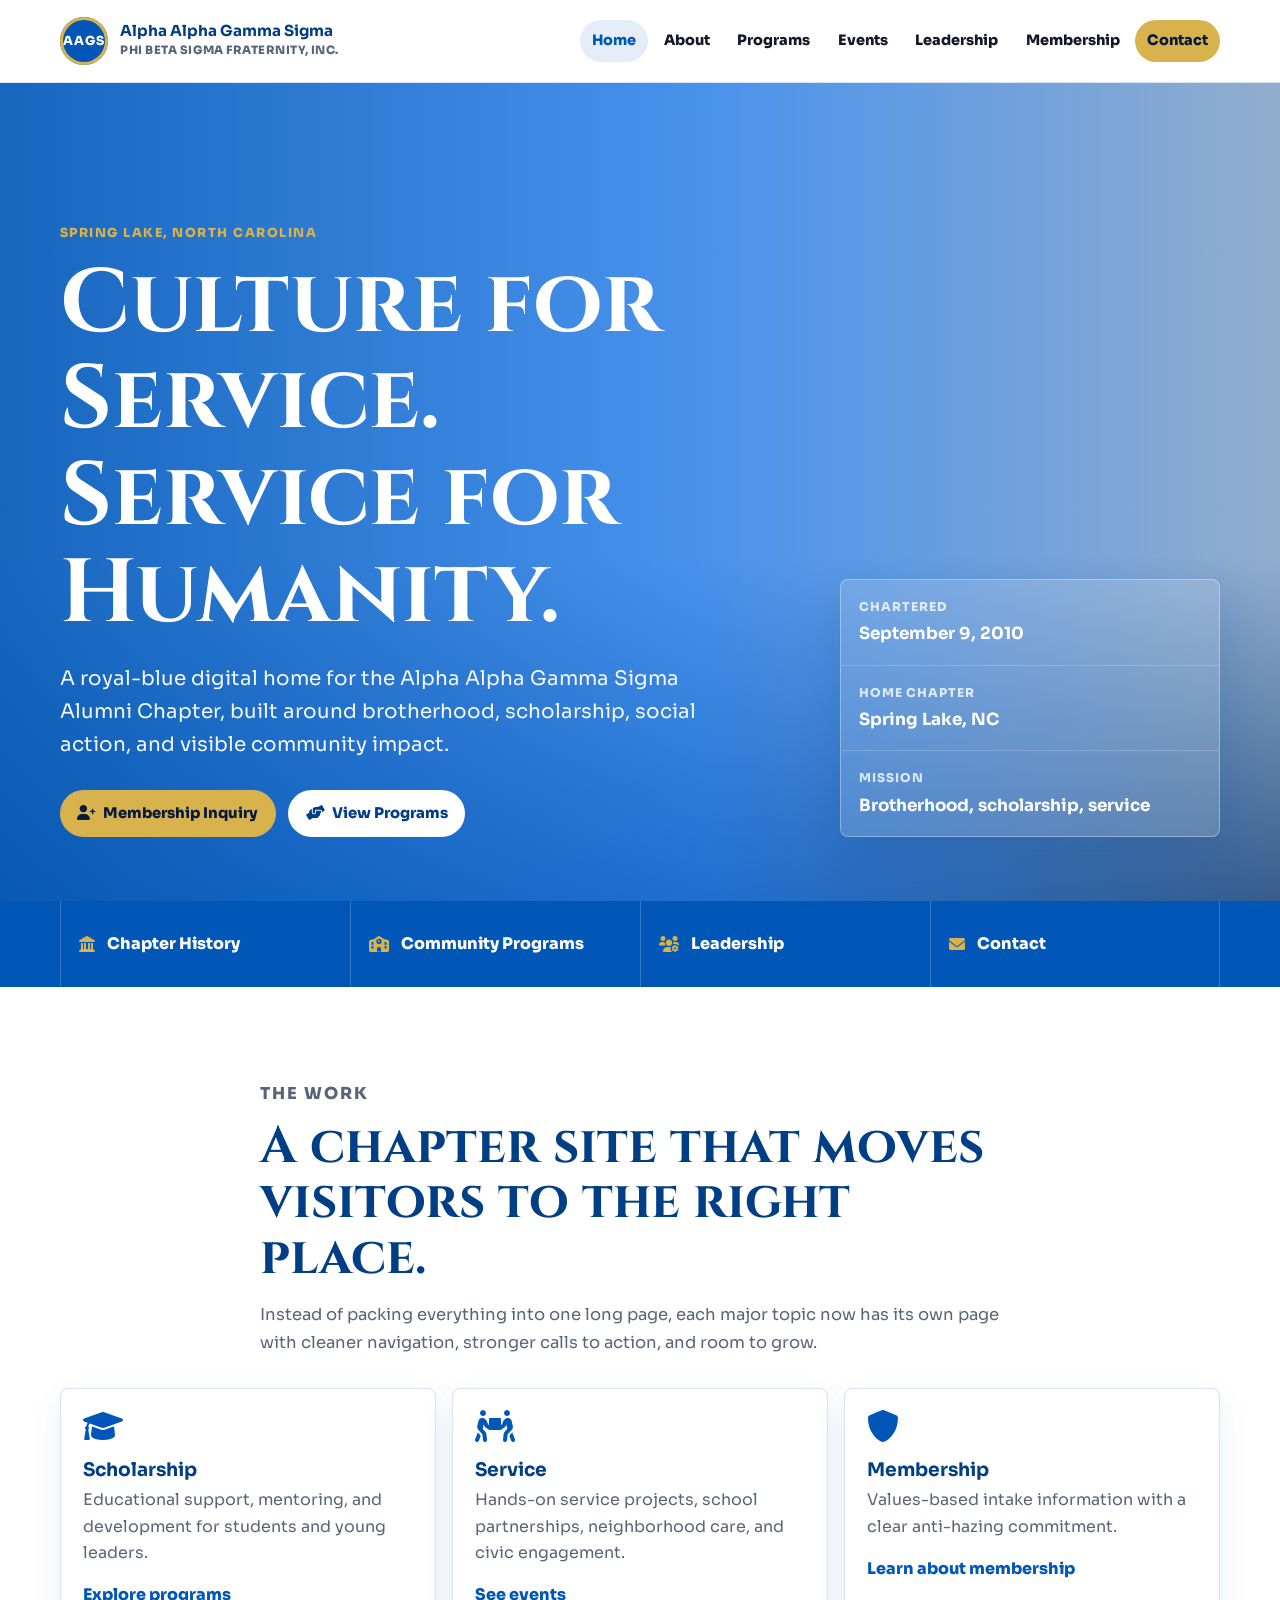
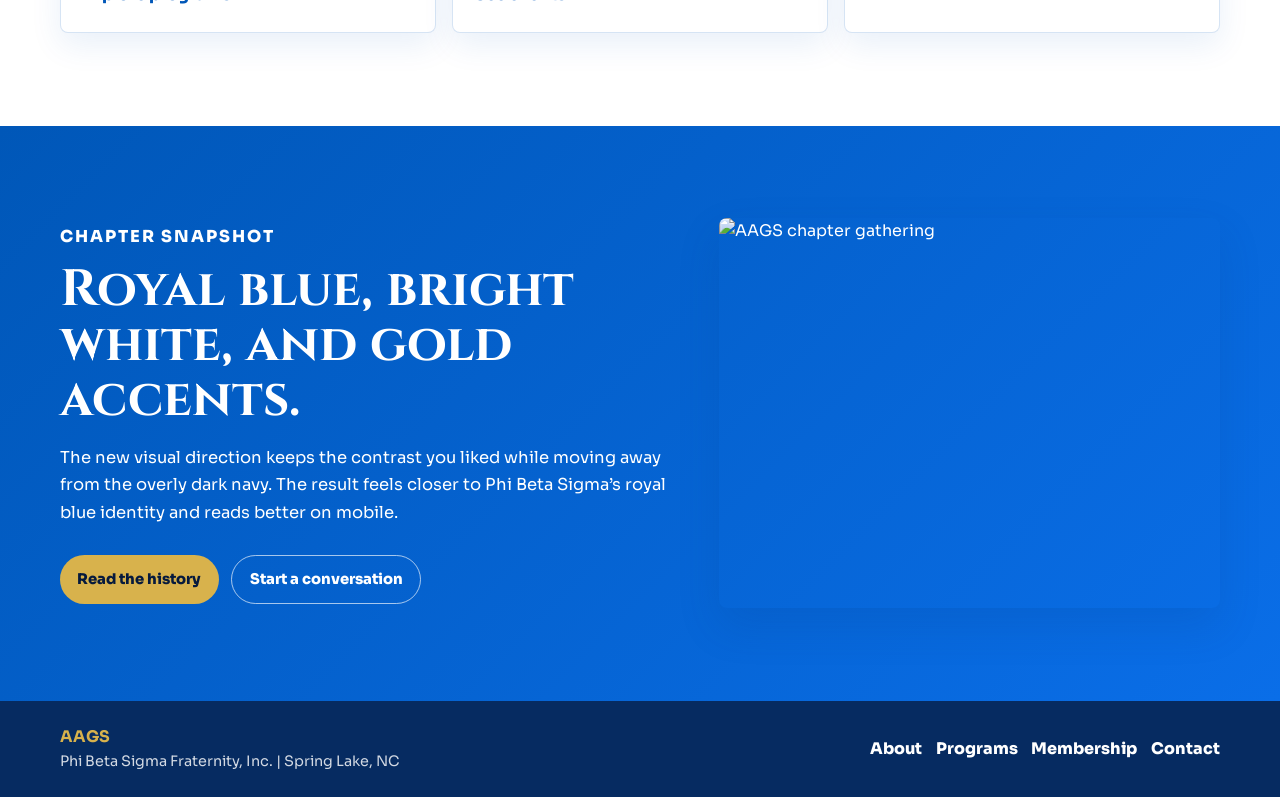
==== index.html @ 1fbbe9ef "fixed source link" ====
<!DOCTYPE html>
<html lang="en">
<head>
    <meta charset="UTF-8">
    <meta name="viewport" content="width=device-width, initial-scale=1.0">
    <title>AAGS | Phi Beta Sigma Fraternity, Inc.</title>
    <meta name="description" content="Alpha Alpha Gamma Sigma Chapter of Phi Beta Sigma Fraternity, Inc. in Spring Lake, North Carolina.">
    <link rel="preconnect" href="https://fonts.googleapis.com">
    <link rel="preconnect" href="https://fonts.gstatic.com" crossorigin>
    <link rel="preconnect" href="https://img1.wsimg.com">
    <link href="https://fonts.googleapis.com/css2?family=Cinzel:wght@600;700;800&family=Sora:wght@400;500;600;700;800&display=swap" rel="stylesheet">
    <link rel="stylesheet" href="ai_studio_code.css">
    <link rel="stylesheet" href="https://cdnjs.cloudflare.com/ajax/libs/font-awesome/6.0.0/css/all.min.css">
</head>
<body>
    <a class="skip-link" href="#main">Skip to content</a>
    <header class="site-header">
        <nav class="container nav" aria-label="Primary navigation">
            <a href="ai_studio_code.html" class="logo" aria-label="AAGS home"><span class="logo-seal">AAGS</span><span><strong>Alpha Alpha Gamma Sigma</strong><small>Phi Beta Sigma Fraternity, Inc.</small></span></a>
            <button class="hamburger" id="hamburger" type="button" aria-label="Toggle navigation" aria-expanded="false" aria-controls="nav-links"><span></span><span></span><span></span></button>
            <ul class="nav-links" id="nav-links">
                <li><a class="is-active" href="ai_studio_code.html">Home</a></li>
                <li><a href="about.html">About</a></li>
                <li><a href="programs.html">Programs</a></li>
                <li><a href="events.html">Events</a></li>
                <li><a href="leadership.html">Leadership</a></li>
                <li><a href="membership.html">Membership</a></li>
                <li><a class="nav-cta" href="contact.html">Contact</a></li>
            </ul>
        </nav>
    </header>
    <main id="main">
        <section class="hero" aria-labelledby="hero-title">
            <div class="hero-media" aria-hidden="true"></div>
            <div class="hero-scrim" aria-hidden="true"></div>
            <div class="container hero-grid">
                <div class="hero-copy">
                    <p class="eyebrow">Spring Lake, North Carolina</p>
                    <h1 id="hero-title">Culture for Service. Service for Humanity.</h1>
                    <p class="hero-subtext">A royal-blue digital home for the Alpha Alpha Gamma Sigma Alumni Chapter, built around brotherhood, scholarship, social action, and visible community impact.</p>
                    <div class="button-row">
                        <a class="btn btn-gold" href="membership.html"><i class="fas fa-user-plus" aria-hidden="true"></i> Membership Inquiry</a>
                        <a class="btn btn-white" href="programs.html"><i class="fas fa-hands-helping" aria-hidden="true"></i> View Programs</a>
                    </div>
                </div>
                <aside class="hero-panel" aria-label="Chapter highlights">
                    <div><span>Chartered</span><strong>September 9, 2010</strong></div>
                    <div><span>Home Chapter</span><strong>Spring Lake, NC</strong></div>
                    <div><span>Mission</span><strong>Brotherhood, scholarship, service</strong></div>
                </aside>
            </div>
        </section>
        <section class="quick-band" aria-label="Main pages">
            <div class="container quick-actions">
                <a href="about.html"><i class="fas fa-landmark" aria-hidden="true"></i><span>Chapter History</span></a>
                <a href="programs.html"><i class="fas fa-school" aria-hidden="true"></i><span>Community Programs</span></a>
                <a href="leadership.html"><i class="fas fa-users-cog" aria-hidden="true"></i><span>Leadership</span></a>
                <a href="contact.html"><i class="fas fa-envelope" aria-hidden="true"></i><span>Contact</span></a>
            </div>
        </section>
        <section class="section">
            <div class="container section-heading">
                <p class="section-kicker">The Work</p>
                <h2>A chapter site that moves visitors to the right place.</h2>
                <p>Instead of packing everything into one long page, each major topic now has its own page with cleaner navigation, stronger calls to action, and room to grow.</p>
            </div>
            <div class="container card-grid three">
                <article class="feature-card"><i class="fas fa-graduation-cap" aria-hidden="true"></i><h3>Scholarship</h3><p>Educational support, mentoring, and development for students and young leaders.</p><a href="programs.html">Explore programs</a></article>
                <article class="feature-card"><i class="fas fa-people-carry" aria-hidden="true"></i><h3>Service</h3><p>Hands-on service projects, school partnerships, neighborhood care, and civic engagement.</p><a href="events.html">See events</a></article>
                <article class="feature-card"><i class="fas fa-shield-alt" aria-hidden="true"></i><h3>Membership</h3><p>Values-based intake information with a clear anti-hazing commitment.</p><a href="membership.html">Learn about membership</a></article>
            </div>
        </section>
        <section class="section blue-section">
            <div class="container split">
                <div>
                    <p class="section-kicker">Chapter Snapshot</p>
                    <h2>Royal blue, bright white, and gold accents.</h2>
                    <p>The new visual direction keeps the contrast you liked while moving away from the overly dark navy. The result feels closer to Phi Beta Sigma’s royal blue identity and reads better on mobile.</p>
                    <div class="button-row">
                        <a class="btn btn-gold" href="about.html">Read the history</a>
                        <a class="btn btn-outline" href="contact.html">Start a conversation</a>
                    </div>
                </div>
                <img class="rounded-photo" src="https://img1.wsimg.com/isteam/ip/1ad2a14c-80db-496e-b496-dcbae86181c4/IMG_3561.jpeg/:/rs=w:1023,h:767" alt="AAGS chapter gathering" loading="lazy">
            </div>
        </section>
    </main>
    <footer class="site-footer">
        <div class="container footer-grid">
            <div><strong>AAGS</strong><span>Phi Beta Sigma Fraternity, Inc. | Spring Lake, NC</span></div>
            <div class="footer-links"><a href="about.html">About</a><a href="programs.html">Programs</a><a href="membership.html">Membership</a><a href="contact.html">Contact</a></div>
        </div>
    </footer>
    <script src="site.js"></script>
</body>
</html>
---- ai_studio_code.css ----
:root {
    --sigma-royal: #0057b8;
    --sigma-royal-bright: #0a6ee8;
    --sigma-royal-deep: #003e86;
    --sigma-gold: #d8b24c;
    --sigma-gold-light: #fff4ce;
    --ink: #121827;
    --muted: #586477;
    --line: rgba(0, 87, 184, 0.16);
    --surface: #ffffff;
    --soft: #f3f8ff;
    --shadow: 0 18px 42px rgba(0, 62, 134, 0.16);
    --radius: 8px;
}

* {
    box-sizing: border-box;
}

html {
    scroll-behavior: smooth;
}

body {
    margin: 0;
    color: var(--ink);
    background: #ffffff;
    font-family: "Sora", Arial, sans-serif;
    line-height: 1.65;
}

img {
    display: block;
    max-width: 100%;
}

a {
    color: inherit;
}

.container {
    width: min(1160px, calc(100% - 40px));
    margin: 0 auto;
}

.skip-link {
    position: fixed;
    top: 12px;
    left: 12px;
    z-index: 2000;
    transform: translateY(-160%);
    background: var(--sigma-gold);
    color: #061a3d;
    padding: 0.65rem 0.9rem;
    border-radius: var(--radius);
    font-weight: 900;
}

.skip-link:focus {
    transform: translateY(0);
}

.site-header {
    position: sticky;
    top: 0;
    z-index: 1000;
    background: rgba(255, 255, 255, 0.95);
    border-bottom: 1px solid var(--line);
    backdrop-filter: blur(14px);
}

.nav {
    min-height: 82px;
    display: flex;
    align-items: center;
    justify-content: space-between;
    gap: 1rem;
}

.logo {
    display: inline-flex;
    align-items: center;
    gap: 0.78rem;
    min-width: 0;
    color: var(--sigma-royal-deep);
    text-decoration: none;
}

.logo-seal {
    display: inline-grid;
    width: 48px;
    height: 48px;
    place-items: center;
    flex: 0 0 auto;
    border-radius: 50%;
    background: var(--sigma-royal);
    color: #ffffff;
    box-shadow: inset 0 0 0 3px var(--sigma-gold);
    font-size: 0.78rem;
    font-weight: 900;
    letter-spacing: 0.08em;
}

.logo strong,
.logo small {
    display: block;
}

.logo strong {
    font-size: 0.95rem;
    line-height: 1.2;
}

.logo small {
    color: var(--muted);
    font-size: 0.72rem;
    font-weight: 800;
    letter-spacing: 0.04em;
    text-transform: uppercase;
}

.nav-links {
    display: flex;
    align-items: center;
    gap: 0.24rem;
    margin: 0;
    padding: 0;
    list-style: none;
}

.nav-links a {
    display: inline-flex;
    align-items: center;
    min-height: 42px;
    padding: 0.55rem 0.74rem;
    border-radius: 999px;
    color: var(--ink);
    font-size: 0.9rem;
    font-weight: 800;
    text-decoration: none;
}

.nav-links a:hover,
.nav-links a.is-active {
    background: rgba(0, 87, 184, 0.1);
    color: var(--sigma-royal);
}

.nav-links .nav-cta {
    background: var(--sigma-gold);
    color: #061a3d;
}

.hamburger {
    display: none;
    width: 44px;
    height: 44px;
    border: 1px solid var(--line);
    border-radius: var(--radius);
    background: #ffffff;
    cursor: pointer;
}

.hamburger span {
    display: block;
    width: 22px;
    height: 2px;
    margin: 5px auto;
    border-radius: 99px;
    background: var(--sigma-royal-deep);
}

.hero {
    position: relative;
    min-height: calc(100vh - 82px);
    display: grid;
    align-items: end;
    overflow: hidden;
    color: #ffffff;
}

.hero-media,
.hero-scrim {
    position: absolute;
    inset: 0;
}

.hero-media {
    background: url("https://img1.wsimg.com/isteam/ip/1ad2a14c-80db-496e-b496-dcbae86181c4/4834248055207038295.jpeg/:/cr=t:0%25,l:0%25,w:100%25,h:100%25/rs=w:1600,h:960") center 35% / cover no-repeat;
}

.hero-scrim {
    background:
        linear-gradient(90deg, rgba(0, 87, 184, 0.9), rgba(10, 110, 232, 0.72) 55%, rgba(0, 62, 134, 0.38)),
        linear-gradient(0deg, rgba(0, 38, 86, 0.66), rgba(0, 87, 184, 0.08) 42%);
}

.hero-grid {
    position: relative;
    z-index: 1;
    display: grid;
    grid-template-columns: minmax(0, 1fr) 380px;
    gap: 2rem;
    align-items: end;
    padding: 7rem 0 4rem;
}

.eyebrow,
.section-kicker {
    margin: 0 0 0.75rem;
    color: var(--sigma-gold);
    font-size: 0.78rem;
    font-weight: 900;
    letter-spacing: 0.12em;
    text-transform: uppercase;
}

.hero h1,
.page-hero h1,
h2 {
    margin: 0;
    font-family: "Cinzel", Georgia, serif;
    line-height: 1.08;
}

.hero h1 {
    max-width: 780px;
    font-size: clamp(2.55rem, 7vw, 5.8rem);
}

.hero-subtext,
.page-hero p,
.section-heading p,
.split p {
    color: var(--muted);
    font-size: 1.03rem;
}

.hero-subtext {
    max-width: 670px;
    margin: 1.2rem 0 0;
    color: rgba(255, 255, 255, 0.95);
    font-size: clamp(1rem, 1.8vw, 1.25rem);
}

.button-row {
    display: flex;
    flex-wrap: wrap;
    gap: 0.8rem;
    margin-top: 1.8rem;
}

.btn {
    display: inline-flex;
    align-items: center;
    justify-content: center;
    gap: 0.5rem;
    min-height: 46px;
    border: 0;
    border-radius: 999px;
    padding: 0.72rem 1.08rem;
    cursor: pointer;
    font: inherit;
    font-size: 0.92rem;
    font-weight: 900;
    text-decoration: none;
    transition: transform 180ms ease, box-shadow 180ms ease, background 180ms ease;
}

.btn:hover {
    transform: translateY(-2px);
    box-shadow: 0 12px 24px rgba(0, 62, 134, 0.18);
}

.btn-gold {
    background: var(--sigma-gold);
    color: #061a3d;
}

.btn-white {
    background: #ffffff;
    color: var(--sigma-royal-deep);
}

.btn-outline {
    border: 1px solid rgba(255, 255, 255, 0.65);
    color: #ffffff;
}

.hero-panel {
    border: 1px solid rgba(255, 255, 255, 0.32);
    border-radius: var(--radius);
    background: rgba(255, 255, 255, 0.16);
    box-shadow: var(--shadow);
    backdrop-filter: blur(10px);
}

.hero-panel div {
    padding: 1.05rem 1.15rem;
}

.hero-panel div + div {
    border-top: 1px solid rgba(255, 255, 255, 0.2);
}

.hero-panel span,
.hero-panel strong {
    display: block;
}

.hero-panel span {
    color: rgba(255, 255, 255, 0.78);
    font-size: 0.76rem;
    font-weight: 900;
    letter-spacing: 0.08em;
    text-transform: uppercase;
}

.hero-panel strong {
    margin-top: 0.2rem;
    color: #ffffff;
    font-size: 1.05rem;
}

.quick-band {
    background: var(--sigma-royal);
}

.quick-actions {
    display: grid;
    grid-template-columns: repeat(4, minmax(0, 1fr));
}

.quick-actions a {
    display: flex;
    align-items: center;
    gap: 0.7rem;
    min-height: 86px;
    padding: 1rem 1.15rem;
    border-left: 1px solid rgba(255, 255, 255, 0.2);
    color: #ffffff;
    font-weight: 900;
    text-decoration: none;
}

.quick-actions a:last-child {
    border-right: 1px solid rgba(255, 255, 255, 0.2);
}

.quick-actions a:hover {
    background: rgba(255, 255, 255, 0.1);
}

.quick-actions i {
    color: var(--sigma-gold);
}

.section {
    padding: 5.8rem 0;
}

.section-heading {
    max-width: 760px;
    margin-bottom: 2rem;
}

h2 {
    color: var(--sigma-royal-deep);
    font-size: clamp(2rem, 4vw, 3.35rem);
}

.card-grid {
    display: grid;
    gap: 1rem;
}

.card-grid.three {
    grid-template-columns: repeat(3, minmax(0, 1fr));
}

.feature-card,
.info-panel,
.leader-grid article {
    border: 1px solid var(--line);
    border-radius: var(--radius);
    background: var(--surface);
    box-shadow: 0 12px 32px rgba(0, 87, 184, 0.09);
}

.feature-card {
    min-height: 245px;
    padding: 1.35rem;
}

.feature-card.tall {
    min-height: 300px;
}

.feature-card i {
    margin-bottom: 1rem;
    color: var(--sigma-royal);
    font-size: 2rem;
}

.feature-card h3,
.info-panel h3,
.leader-grid h3,
.event-list h3 {
    margin: 0 0 0.35rem;
    color: var(--sigma-royal-deep);
    line-height: 1.25;
}

.feature-card p,
.info-panel p,
.leader-grid p,
.event-list p {
    margin: 0;
    color: var(--muted);
}

.feature-card a,
.leader-grid a {
    display: inline-block;
    margin-top: 1rem;
    color: var(--sigma-royal);
    font-weight: 900;
    text-decoration: none;
}

.blue-section {
    background: linear-gradient(135deg, var(--sigma-royal), var(--sigma-royal-bright));
    color: #ffffff;
}

.blue-section h2,
.blue-section p {
    color: #ffffff;
}

.split {
    display: grid;
    grid-template-columns: minmax(0, 1fr) minmax(320px, 0.82fr);
    gap: 3rem;
    align-items: center;
}

.rounded-photo {
    width: 100%;
    min-height: 390px;
    object-fit: cover;
    border-radius: var(--radius);
    box-shadow: var(--shadow);
}

.page-hero {
    padding: 7rem 0 5.2rem;
    background:
        linear-gradient(135deg, rgba(0, 87, 184, 0.94), rgba(10, 110, 232, 0.82)),
        var(--sigma-royal);
    color: #ffffff;
}

.page-hero h1 {
    max-width: 880px;
    font-size: clamp(2.4rem, 6vw, 5rem);
}

.page-hero p {
    max-width: 720px;
    color: rgba(255, 255, 255, 0.94);
    font-size: clamp(1rem, 1.8vw, 1.22rem);
}

.about-hero,
.event-hero,
.member-hero,
.contact-hero {
    background-size: cover;
    background-position: center;
}

.about-hero {
    background-image: linear-gradient(135deg, rgba(0, 87, 184, 0.92), rgba(10, 110, 232, 0.74)), url("https://img1.wsimg.com/isteam/ip/1ad2a14c-80db-496e-b496-dcbae86181c4/4834248055207038295.jpeg/:/cr=t:0%25,l:0%25,w:100%25,h:100%25/rs=w:1400,h:800");
}

.event-hero {
    background-image: linear-gradient(135deg, rgba(0, 87, 184, 0.92), rgba(10, 110, 232, 0.72)), url("https://img1.wsimg.com/isteam/ip/1ad2a14c-80db-496e-b496-dcbae86181c4/IMG_3606.jpeg/:/rs=w:1400,h:900");
}

.member-hero,
.contact-hero,
.blue-page {
    background-image: linear-gradient(135deg, var(--sigma-royal), var(--sigma-royal-bright));
}

.soft-section {
    background: var(--soft);
    border-top: 1px solid var(--line);
    border-bottom: 1px solid var(--line);
}

.info-panel {
    padding: 1.45rem;
}

.info-panel.royal {
    background: var(--sigma-royal);
    color: #ffffff;
}

.info-panel.royal h3,
.info-panel.royal p {
    color: #ffffff;
}

.info-panel.royal > i {
    margin-bottom: 0.8rem;
    color: var(--sigma-gold);
    font-size: 2rem;
}

.info-panel .btn {
    margin-top: 1rem;
}

.check-list {
    display: grid;
    gap: 0.65rem;
    margin: 1rem 0 0;
    padding: 0;
    list-style: none;
}

.check-list.large {
    gap: 0.85rem;
}

.check-list li {
    position: relative;
    padding-left: 1.85rem;
    color: var(--ink);
    font-weight: 700;
}

.check-list li::before {
    position: absolute;
    left: 0;
    content: "\f00c";
    color: var(--sigma-royal);
    font-family: "Font Awesome 6 Free";
    font-weight: 900;
}

.pillar-row {
    display: flex;
    flex-wrap: wrap;
    gap: 0.75rem;
}

.pillar-row span {
    border: 1px solid rgba(255, 255, 255, 0.35);
    border-radius: 999px;
    background: rgba(255, 255, 255, 0.14);
    color: #ffffff;
    padding: 0.62rem 0.9rem;
    font-weight: 900;
}

.event-list {
    display: grid;
    gap: 1rem;
}

.event-list article {
    padding: 1.15rem;
    border-left: 5px solid var(--sigma-gold);
    border-radius: 0 var(--radius) var(--radius) 0;
    background: var(--soft);
}

.event-list span {
    display: inline-block;
    margin-bottom: 0.28rem;
    color: var(--sigma-royal);
    font-size: 0.74rem;
    font-weight: 900;
    letter-spacing: 0.1em;
    text-transform: uppercase;
}

.photo-stack {
    display: grid;
    grid-template-columns: 1fr 0.72fr;
    gap: 1rem;
    align-items: end;
}

.photo-stack img {
    width: 100%;
    min-height: 420px;
    object-fit: cover;
    border-radius: var(--radius);
    box-shadow: var(--shadow);
}

.photo-stack img:nth-child(2) {
    min-height: 320px;
}

.leader-grid {
    display: grid;
    grid-template-columns: repeat(4, minmax(0, 1fr));
    gap: 1rem;
}

.leader-grid article {
    min-height: 190px;
    padding: 1.2rem;
}

.leader-grid a {
    font-size: 0.85rem;
    overflow-wrap: anywhere;
}

.contact-links {
    display: grid;
    gap: 0.75rem;
    margin-top: 1.2rem;
}

.contact-links a {
    display: inline-flex;
    align-items: center;
    gap: 0.65rem;
    color: var(--sigma-royal);
    font-weight: 900;
    overflow-wrap: anywhere;
    text-decoration: none;
}

.contact-links i {
    color: var(--sigma-gold);
}

.contact-form {
    display: grid;
    gap: 0.9rem;
    padding: 1.25rem;
    border: 1px solid var(--line);
    border-radius: var(--radius);
    background: var(--soft);
}

.contact-form label {
    display: grid;
    gap: 0.35rem;
    color: var(--sigma-royal-deep);
    font-size: 0.86rem;
    font-weight: 900;
}

.contact-form input,
.contact-form textarea {
    width: 100%;
    border: 1px solid var(--line);
    border-radius: var(--radius);
    background: #ffffff;
    color: var(--ink);
    font: inherit;
    padding: 0.8rem 0.9rem;
}

.contact-form textarea {
    resize: vertical;
}

.site-footer {
    background: #062b61;
    color: #ffffff;
}

.footer-grid {
    min-height: 96px;
    display: flex;
    align-items: center;
    justify-content: space-between;
    gap: 1rem;
    padding: 1.2rem 0;
}

.footer-grid strong,
.footer-grid span {
    display: block;
}

.footer-grid strong {
    color: var(--sigma-gold);
}

.footer-grid span {
    color: rgba(255, 255, 255, 0.82);
    font-size: 0.9rem;
}

.footer-links {
    display: flex;
    flex-wrap: wrap;
    gap: 0.85rem;
}

.footer-links a {
    color: #ffffff;
    font-weight: 800;
    text-decoration: none;
}

@media (max-width: 1080px) {
    .hero-grid,
    .split {
        grid-template-columns: 1fr;
    }

    .hero-panel {
        max-width: 560px;
    }

    .card-grid.three,
    .leader-grid {
        grid-template-columns: repeat(2, minmax(0, 1fr));
    }

    .quick-actions {
        grid-template-columns: repeat(2, minmax(0, 1fr));
    }
}

@media (max-width: 840px) {
    .container {
        width: min(100% - 28px, 1160px);
    }

    .hamburger {
        display: block;
    }

    .nav-links {
        position: absolute;
        top: 82px;
        left: 0;
        right: 0;
        display: none;
        flex-direction: column;
        align-items: stretch;
        gap: 0;
        padding: 0.6rem 14px 1rem;
        background: #ffffff;
        border-bottom: 1px solid var(--line);
        box-shadow: 0 18px 32px rgba(0, 62, 134, 0.14);
    }

    .nav-links.active {
        display: flex;
    }

    .nav-links a {
        width: 100%;
        border-radius: var(--radius);
        padding: 0.78rem 0.9rem;
    }

    .hero {
        min-height: auto;
    }

    .hero-grid {
        padding: 5rem 0 3rem;
    }

    .photo-stack {
        grid-template-columns: 1fr;
    }

    .photo-stack img,
    .photo-stack img:nth-child(2),
    .rounded-photo {
        min-height: 280px;
    }
}

@media (max-width: 620px) {
    .logo strong {
        font-size: 0.82rem;
    }

    .logo small {
        display: none;
    }

    .quick-actions,
    .card-grid.three,
    .leader-grid {
        grid-template-columns: 1fr;
    }

    .quick-actions a {
        min-height: 64px;
        border-right: 1px solid rgba(255, 255, 255, 0.2);
    }

    .section,
    .page-hero {
        padding: 4.2rem 0;
    }

    .button-row .btn {
        width: 100%;
    }

    .footer-grid {
        align-items: flex-start;
        flex-direction: column;
    }
}
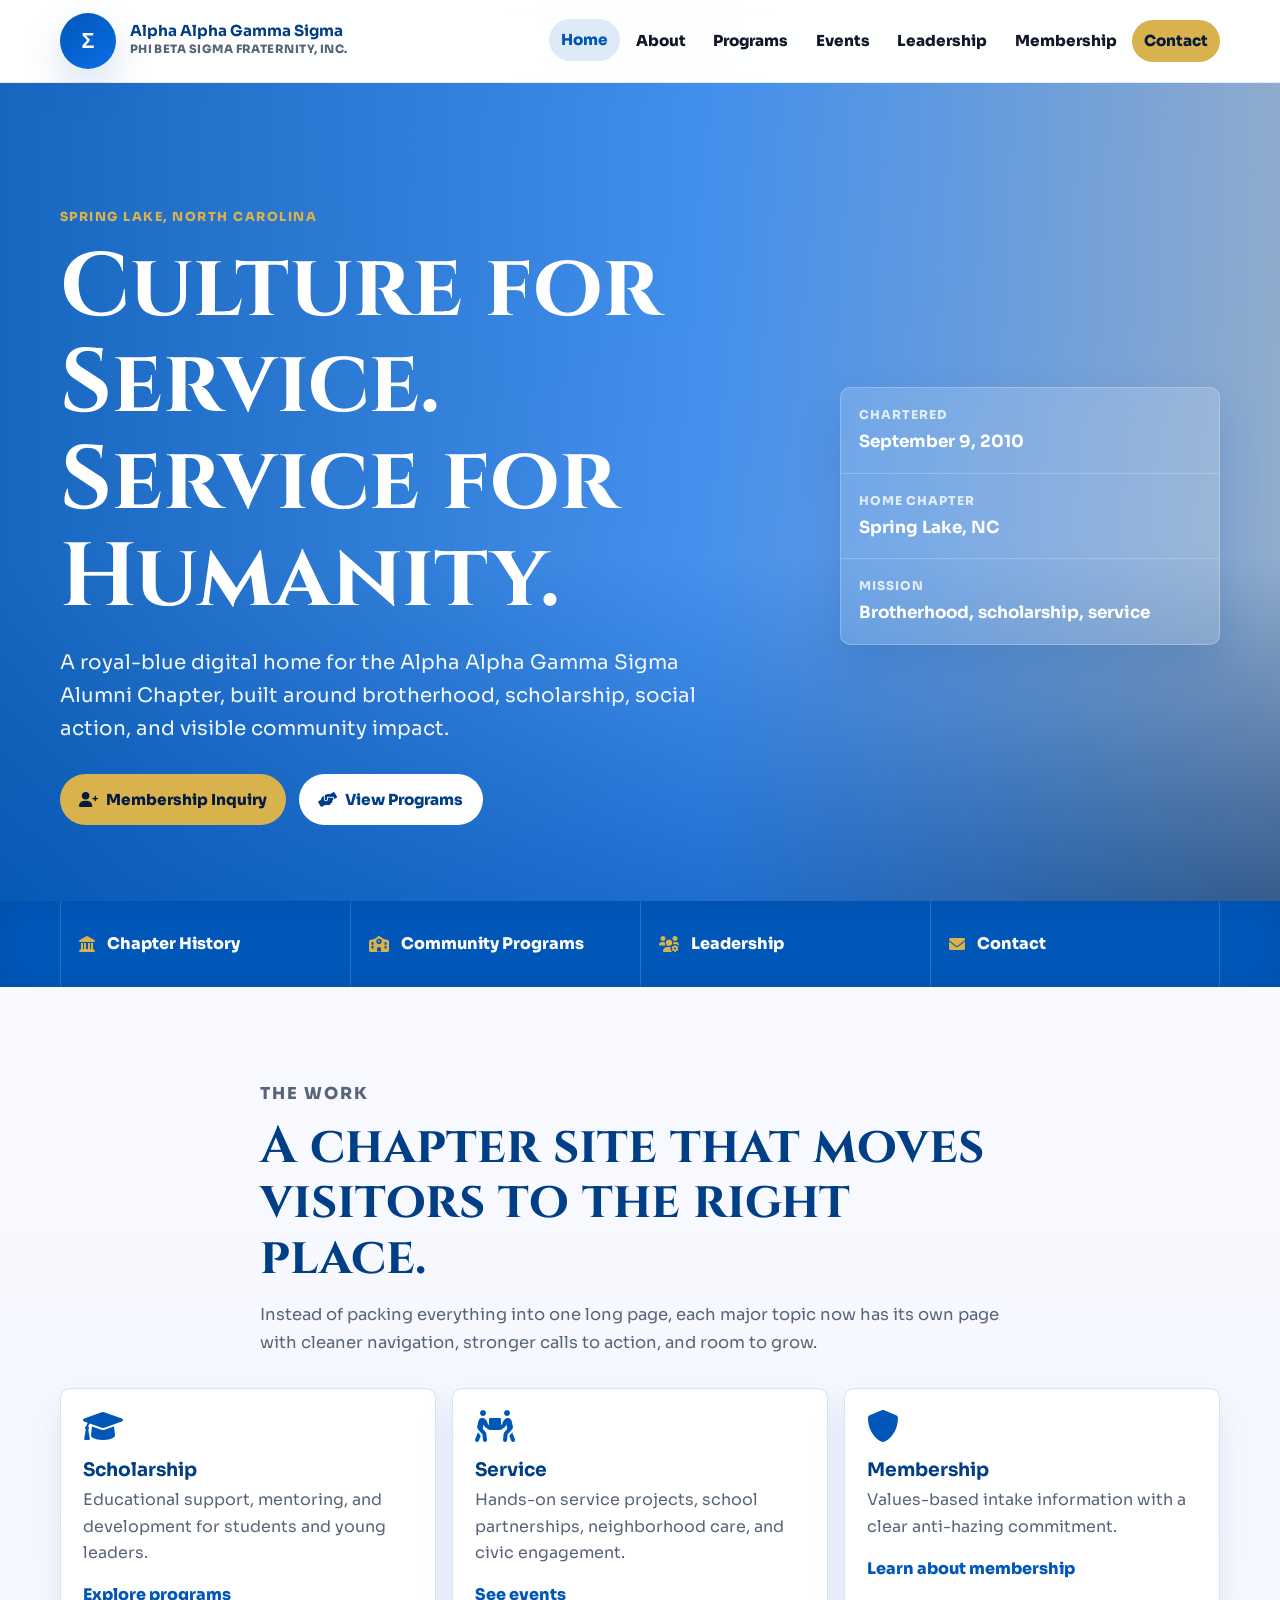
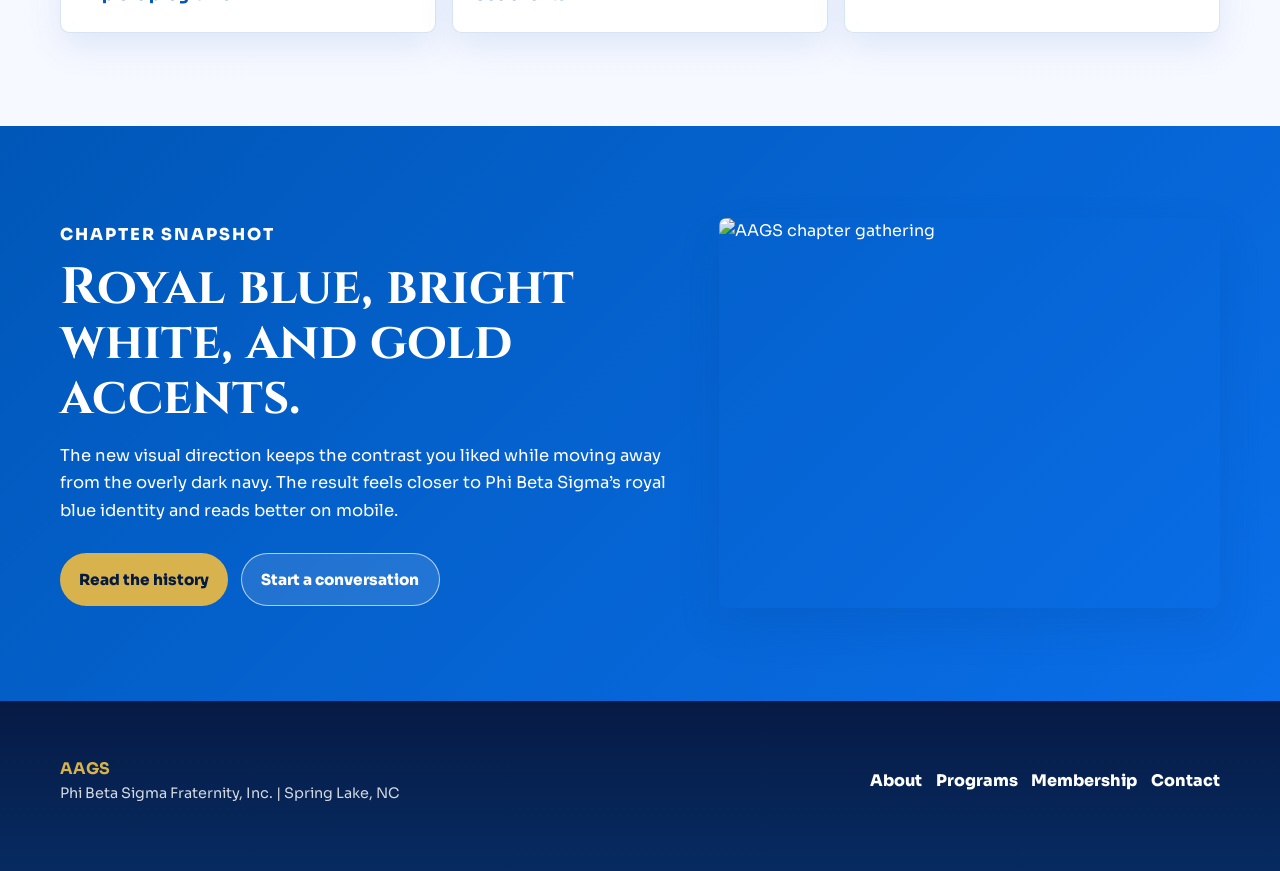
==== commit 5e48243c: "changed the dev of web" ====
--- a/index.html
+++ b/index.html
@@ -16,10 +16,10 @@
     <a class="skip-link" href="#main">Skip to content</a>
     <header class="site-header">
         <nav class="container nav" aria-label="Primary navigation">
-            <a href="ai_studio_code.html" class="logo" aria-label="AAGS home"><span class="logo-seal">AAGS</span><span><strong>Alpha Alpha Gamma Sigma</strong><small>Phi Beta Sigma Fraternity, Inc.</small></span></a>
+            <a href="index.html" class="logo" aria-label="Phi Beta Sigma home"><span class="logo-seal">Σ</span><span><strong>Alpha Alpha Gamma Sigma</strong><small>Phi Beta Sigma Fraternity, Inc.</small></span></a>
             <button class="hamburger" id="hamburger" type="button" aria-label="Toggle navigation" aria-expanded="false" aria-controls="nav-links"><span></span><span></span><span></span></button>
             <ul class="nav-links" id="nav-links">
-                <li><a class="is-active" href="ai_studio_code.html">Home</a></li>
+                <li><a class="is-active" href="index.html">Home</a></li>
                 <li><a href="about.html">About</a></li>
                 <li><a href="programs.html">Programs</a></li>
                 <li><a href="events.html">Events</a></li>
--- a/ai_studio_code.css
+++ b/ai_studio_code.css
@@ -24,9 +24,11 @@
 body {
     margin: 0;
     color: var(--ink);
-    background: #ffffff;
+    background: radial-gradient(circle at top, rgba(10, 110, 232, 0.12), transparent 30%), linear-gradient(180deg, #ffffff, #f6f8ff 58%, #f9fbff 100%);
     font-family: "Sora", Arial, sans-serif;
     line-height: 1.65;
+    text-rendering: optimizeLegibility;
+    -webkit-font-smoothing: antialiased;
 }
 
 img {
@@ -64,9 +66,10 @@
     position: sticky;
     top: 0;
     z-index: 1000;
-    background: rgba(255, 255, 255, 0.95);
-    border-bottom: 1px solid var(--line);
-    backdrop-filter: blur(14px);
+    background: rgba(255, 255, 255, 0.94);
+    border-bottom: 1px solid rgba(10, 110, 232, 0.12);
+    backdrop-filter: blur(18px);
+    transition: background 240ms ease, border-color 240ms ease, box-shadow 240ms ease;
 }
 
 .nav {
@@ -80,7 +83,7 @@
 .logo {
     display: inline-flex;
     align-items: center;
-    gap: 0.78rem;
+    gap: 0.85rem;
     min-width: 0;
     color: var(--sigma-royal-deep);
     text-decoration: none;
@@ -88,17 +91,18 @@
 
 .logo-seal {
     display: inline-grid;
-    width: 48px;
-    height: 48px;
+    width: 56px;
+    height: 56px;
     place-items: center;
     flex: 0 0 auto;
     border-radius: 50%;
-    background: var(--sigma-royal);
-    color: #ffffff;
-    box-shadow: inset 0 0 0 3px var(--sigma-gold);
-    font-size: 0.78rem;
-    font-weight: 900;
-    letter-spacing: 0.08em;
+    background: linear-gradient(145deg, var(--sigma-royal), #0a6ee8);
+    color: #ffffff;
+    box-shadow: 0 18px 40px rgba(0, 87, 184, 0.18);
+    font-size: 1.35rem;
+    font-weight: 900;
+    letter-spacing: 0;
+    text-transform: none;
 }
 
 .logo strong,
@@ -119,6 +123,49 @@
     text-transform: uppercase;
 }
 
+.logo strong {
+    line-height: 1.1;
+}
+
+.hero-copy {
+    max-width: 680px;
+}
+
+.hero-media {
+    animation: heroPulse 18s ease-in-out infinite alternate;
+}
+
+.hero-panel,
+.feature-card,
+.quick-actions a,
+.btn,
+.nav-links a,
+.footer-links a {
+    transition: transform 180ms ease, box-shadow 180ms ease, background 180ms ease;
+}
+
+.hero-panel:hover {
+    transform: translateY(-2px);
+}
+
+.footer-links a:hover {
+    color: var(--sigma-royal);
+}
+
+::selection {
+    background: rgba(10, 110, 232, 0.2);
+    color: var(--ink);
+}
+
+@keyframes heroPulse {
+    0% {
+        transform: scale(1);
+    }
+    100% {
+        transform: scale(1.02);
+    }
+}
+
 .nav-links {
     display: flex;
     align-items: center;
@@ -135,14 +182,16 @@
     padding: 0.55rem 0.74rem;
     border-radius: 999px;
     color: var(--ink);
-    font-size: 0.9rem;
+    font-size: 0.95rem;
     font-weight: 800;
     text-decoration: none;
+    transition: transform 180ms ease, background 180ms ease, color 180ms ease;
 }
 
 .nav-links a:hover,
 .nav-links a.is-active {
-    background: rgba(0, 87, 184, 0.1);
+    transform: translateY(-1px);
+    background: rgba(0, 87, 184, 0.12);
     color: var(--sigma-royal);
 }
 
@@ -174,7 +223,7 @@
     position: relative;
     min-height: calc(100vh - 82px);
     display: grid;
-    align-items: end;
+    align-items: center;
     overflow: hidden;
     color: #ffffff;
 }
@@ -201,7 +250,7 @@
     display: grid;
     grid-template-columns: minmax(0, 1fr) 380px;
     gap: 2rem;
-    align-items: end;
+    align-items: center;
     padding: 7rem 0 4rem;
 }
 
@@ -255,21 +304,28 @@
     align-items: center;
     justify-content: center;
     gap: 0.5rem;
-    min-height: 46px;
+    min-height: 48px;
     border: 0;
     border-radius: 999px;
-    padding: 0.72rem 1.08rem;
+    padding: 0.82rem 1.2rem;
     cursor: pointer;
     font: inherit;
-    font-size: 0.92rem;
+    font-size: 0.95rem;
     font-weight: 900;
     text-decoration: none;
-    transition: transform 180ms ease, box-shadow 180ms ease, background 180ms ease;
+    transition: transform 200ms ease, box-shadow 200ms ease, background 200ms ease, filter 200ms ease;
 }
 
 .btn:hover {
-    transform: translateY(-2px);
-    box-shadow: 0 12px 24px rgba(0, 62, 134, 0.18);
+    transform: translateY(-3px);
+    box-shadow: 0 16px 32px rgba(0, 62, 134, 0.18);
+    filter: saturate(1.08);
+}
+
+.btn-outline {
+    border: 1px solid rgba(255, 255, 255, 0.45);
+    background: rgba(255, 255, 255, 0.12);
+    color: #ffffff;
 }
 
 .btn-gold {
@@ -288,11 +344,11 @@
 }
 
 .hero-panel {
-    border: 1px solid rgba(255, 255, 255, 0.32);
-    border-radius: var(--radius);
+    border: 1px solid rgba(255, 255, 255, 0.24);
+    border-radius: calc(var(--radius) * 1.25);
     background: rgba(255, 255, 255, 0.16);
     box-shadow: var(--shadow);
-    backdrop-filter: blur(10px);
+    backdrop-filter: blur(14px);
 }
 
 .hero-panel div {
@@ -324,6 +380,7 @@
 
 .quick-band {
     background: var(--sigma-royal);
+    box-shadow: inset 0 2px 24px rgba(3, 33, 82, 0.15);
 }
 
 .quick-actions {
@@ -337,18 +394,20 @@
     gap: 0.7rem;
     min-height: 86px;
     padding: 1rem 1.15rem;
-    border-left: 1px solid rgba(255, 255, 255, 0.2);
+    border-left: 1px solid rgba(255, 255, 255, 0.16);
     color: #ffffff;
     font-weight: 900;
     text-decoration: none;
+    transition: background 180ms ease, transform 180ms ease;
 }
 
 .quick-actions a:last-child {
-    border-right: 1px solid rgba(255, 255, 255, 0.2);
+    border-right: 1px solid rgba(255, 255, 255, 0.16);
 }
 
 .quick-actions a:hover {
-    background: rgba(255, 255, 255, 0.1);
+    background: rgba(255, 255, 255, 0.14);
+    transform: translateY(-1px);
 }
 
 .quick-actions i {
@@ -382,14 +441,21 @@
 .info-panel,
 .leader-grid article {
     border: 1px solid var(--line);
-    border-radius: var(--radius);
+    border-radius: calc(var(--radius) * 1.2);
     background: var(--surface);
-    box-shadow: 0 12px 32px rgba(0, 87, 184, 0.09);
+    box-shadow: 0 14px 34px rgba(0, 87, 184, 0.1);
+    transition: transform 220ms ease, box-shadow 220ms ease, border-color 220ms ease;
 }
 
 .feature-card {
     min-height: 245px;
     padding: 1.35rem;
+}
+
+.feature-card:hover {
+    transform: translateY(-5px);
+    box-shadow: 0 24px 46px rgba(0, 87, 184, 0.14);
+    border-color: rgba(0, 87, 184, 0.16);
 }
 
 .feature-card.tall {
@@ -677,7 +743,8 @@
 }
 
 .site-footer {
-    background: #062b61;
+    padding: 2rem 0 2.6rem;
+    background: linear-gradient(180deg, #071a44 0%, #062b61 100%);
     color: #ffffff;
 }
 
@@ -687,7 +754,11 @@
     align-items: center;
     justify-content: space-between;
     gap: 1rem;
-    padding: 1.2rem 0;
+    padding: 1.4rem 0;
+}
+
+.footer-links a:hover {
+    color: var(--sigma-gold);
 }
 
 .footer-grid strong,
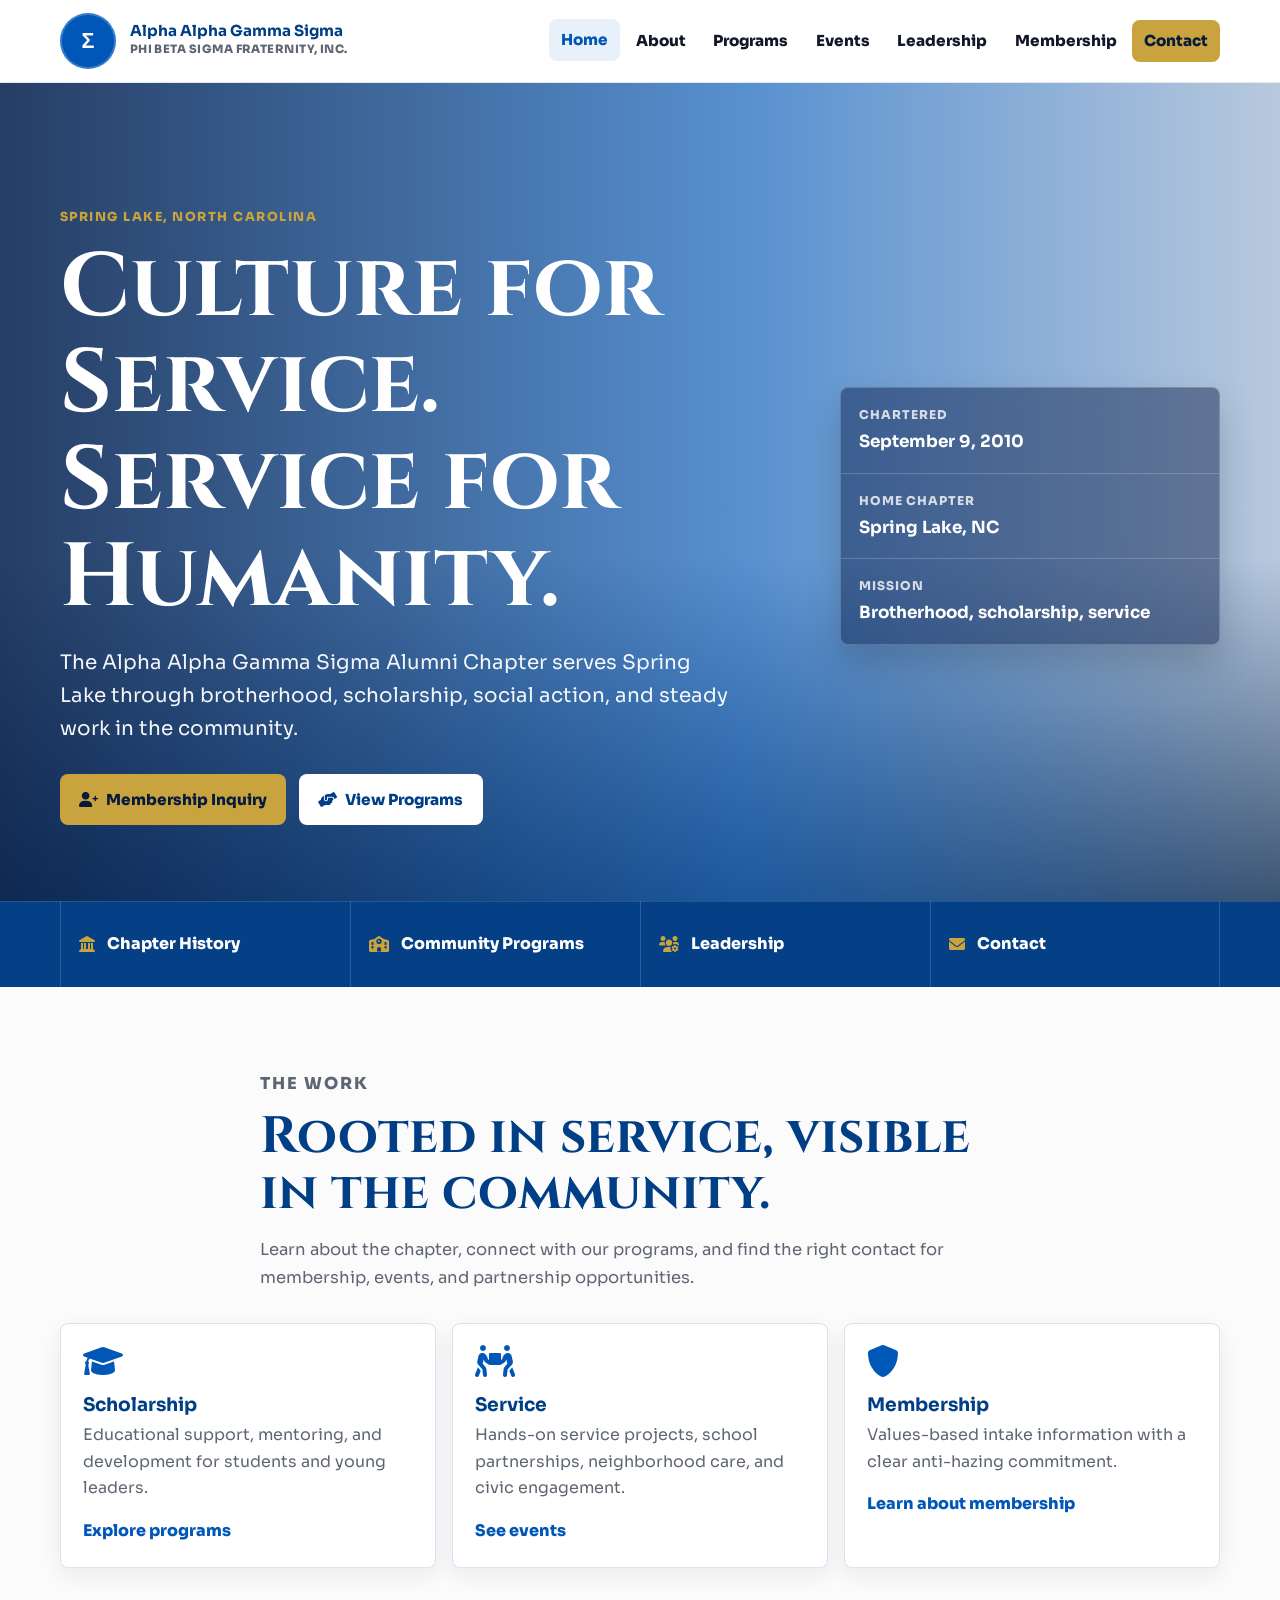
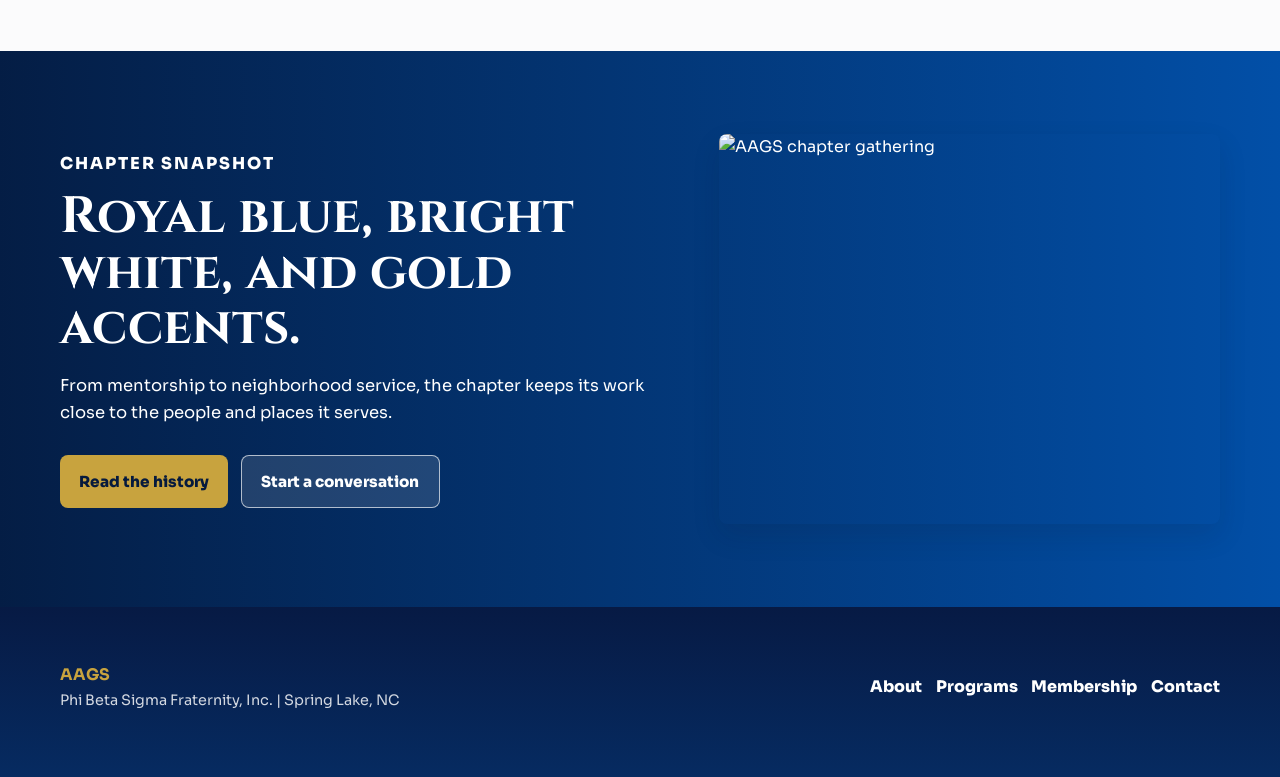
==== commit c9f8135d: "change dev" ====
--- a/index.html
+++ b/index.html
@@ -37,7 +37,7 @@
                 <div class="hero-copy">
                     <p class="eyebrow">Spring Lake, North Carolina</p>
                     <h1 id="hero-title">Culture for Service. Service for Humanity.</h1>
-                    <p class="hero-subtext">A royal-blue digital home for the Alpha Alpha Gamma Sigma Alumni Chapter, built around brotherhood, scholarship, social action, and visible community impact.</p>
+                    <p class="hero-subtext">The Alpha Alpha Gamma Sigma Alumni Chapter serves Spring Lake through brotherhood, scholarship, social action, and steady work in the community.</p>
                     <div class="button-row">
                         <a class="btn btn-gold" href="membership.html"><i class="fas fa-user-plus" aria-hidden="true"></i> Membership Inquiry</a>
                         <a class="btn btn-white" href="programs.html"><i class="fas fa-hands-helping" aria-hidden="true"></i> View Programs</a>
@@ -61,8 +61,8 @@
         <section class="section">
             <div class="container section-heading">
                 <p class="section-kicker">The Work</p>
-                <h2>A chapter site that moves visitors to the right place.</h2>
-                <p>Instead of packing everything into one long page, each major topic now has its own page with cleaner navigation, stronger calls to action, and room to grow.</p>
+                <h2>Rooted in service, visible in the community.</h2>
+                <p>Learn about the chapter, connect with our programs, and find the right contact for membership, events, and partnership opportunities.</p>
             </div>
             <div class="container card-grid three">
                 <article class="feature-card"><i class="fas fa-graduation-cap" aria-hidden="true"></i><h3>Scholarship</h3><p>Educational support, mentoring, and development for students and young leaders.</p><a href="programs.html">Explore programs</a></article>
@@ -75,7 +75,7 @@
                 <div>
                     <p class="section-kicker">Chapter Snapshot</p>
                     <h2>Royal blue, bright white, and gold accents.</h2>
-                    <p>The new visual direction keeps the contrast you liked while moving away from the overly dark navy. The result feels closer to Phi Beta Sigma’s royal blue identity and reads better on mobile.</p>
+                    <p>From mentorship to neighborhood service, the chapter keeps its work close to the people and places it serves.</p>
                     <div class="button-row">
                         <a class="btn btn-gold" href="about.html">Read the history</a>
                         <a class="btn btn-outline" href="contact.html">Start a conversation</a>
--- a/ai_studio_code.css
+++ b/ai_studio_code.css
@@ -1,16 +1,17 @@
 :root {
     --sigma-royal: #0057b8;
-    --sigma-royal-bright: #0a6ee8;
+    --sigma-royal-bright: #1769c2;
     --sigma-royal-deep: #003e86;
-    --sigma-gold: #d8b24c;
+    --sigma-gold: #c8a33e;
     --sigma-gold-light: #fff4ce;
     --ink: #121827;
-    --muted: #586477;
-    --line: rgba(0, 87, 184, 0.16);
+    --muted: #5f6673;
+    --line: rgba(0, 62, 134, 0.14);
     --surface: #ffffff;
-    --soft: #f3f8ff;
-    --shadow: 0 18px 42px rgba(0, 62, 134, 0.16);
+    --soft: #f6f7f9;
+    --shadow: 0 12px 28px rgba(18, 24, 39, 0.12);
     --radius: 8px;
+    --chapter-photo: url("https://img1.wsimg.com/isteam/ip/1ad2a14c-80db-496e-b496-dcbae86181c4/4834248055207038295.jpeg/:/cr=t:0%25,l:0%25,w:100%25,h:100%25/rs=w:1600,h:960");
 }
 
 * {
@@ -24,7 +25,7 @@
 body {
     margin: 0;
     color: var(--ink);
-    background: radial-gradient(circle at top, rgba(10, 110, 232, 0.12), transparent 30%), linear-gradient(180deg, #ffffff, #f6f8ff 58%, #f9fbff 100%);
+    background: #fbfbfc;
     font-family: "Sora", Arial, sans-serif;
     line-height: 1.65;
     text-rendering: optimizeLegibility;
@@ -66,9 +67,9 @@
     position: sticky;
     top: 0;
     z-index: 1000;
-    background: rgba(255, 255, 255, 0.94);
-    border-bottom: 1px solid rgba(10, 110, 232, 0.12);
-    backdrop-filter: blur(18px);
+    background: rgba(255, 255, 255, 0.96);
+    border-bottom: 1px solid rgba(18, 24, 39, 0.1);
+    backdrop-filter: blur(12px);
     transition: background 240ms ease, border-color 240ms ease, box-shadow 240ms ease;
 }
 
@@ -96,9 +97,9 @@
     place-items: center;
     flex: 0 0 auto;
     border-radius: 50%;
-    background: linear-gradient(145deg, var(--sigma-royal), #0a6ee8);
-    color: #ffffff;
-    box-shadow: 0 18px 40px rgba(0, 87, 184, 0.18);
+    background: var(--sigma-royal);
+    color: #ffffff;
+    box-shadow: inset 0 0 0 2px rgba(255, 255, 255, 0.22);
     font-size: 1.35rem;
     font-weight: 900;
     letter-spacing: 0;
@@ -132,7 +133,8 @@
 }
 
 .hero-media {
-    animation: heroPulse 18s ease-in-out infinite alternate;
+    filter: saturate(0.95);
+    transform: scale(1.02);
 }
 
 .hero-panel,
@@ -157,15 +159,6 @@
     color: var(--ink);
 }
 
-@keyframes heroPulse {
-    0% {
-        transform: scale(1);
-    }
-    100% {
-        transform: scale(1.02);
-    }
-}
-
 .nav-links {
     display: flex;
     align-items: center;
@@ -180,7 +173,7 @@
     align-items: center;
     min-height: 42px;
     padding: 0.55rem 0.74rem;
-    border-radius: 999px;
+    border-radius: var(--radius);
     color: var(--ink);
     font-size: 0.95rem;
     font-weight: 800;
@@ -191,7 +184,7 @@
 .nav-links a:hover,
 .nav-links a.is-active {
     transform: translateY(-1px);
-    background: rgba(0, 87, 184, 0.12);
+    background: rgba(0, 87, 184, 0.09);
     color: var(--sigma-royal);
 }
 
@@ -235,13 +228,13 @@
 }
 
 .hero-media {
-    background: url("https://img1.wsimg.com/isteam/ip/1ad2a14c-80db-496e-b496-dcbae86181c4/4834248055207038295.jpeg/:/cr=t:0%25,l:0%25,w:100%25,h:100%25/rs=w:1600,h:960") center 35% / cover no-repeat;
+    background: var(--chapter-photo) center 35% / cover no-repeat;
 }
 
 .hero-scrim {
     background:
-        linear-gradient(90deg, rgba(0, 87, 184, 0.9), rgba(10, 110, 232, 0.72) 55%, rgba(0, 62, 134, 0.38)),
-        linear-gradient(0deg, rgba(0, 38, 86, 0.66), rgba(0, 87, 184, 0.08) 42%);
+        linear-gradient(90deg, rgba(4, 32, 77, 0.86), rgba(0, 87, 184, 0.64) 58%, rgba(0, 62, 134, 0.24)),
+        linear-gradient(0deg, rgba(4, 22, 48, 0.7), rgba(0, 87, 184, 0.04) 42%);
 }
 
 .hero-grid {
@@ -306,7 +299,7 @@
     gap: 0.5rem;
     min-height: 48px;
     border: 0;
-    border-radius: 999px;
+    border-radius: var(--radius);
     padding: 0.82rem 1.2rem;
     cursor: pointer;
     font: inherit;
@@ -317,9 +310,8 @@
 }
 
 .btn:hover {
-    transform: translateY(-3px);
-    box-shadow: 0 16px 32px rgba(0, 62, 134, 0.18);
-    filter: saturate(1.08);
+    transform: translateY(-2px);
+    box-shadow: 0 12px 24px rgba(18, 24, 39, 0.16);
 }
 
 .btn-outline {
@@ -344,11 +336,11 @@
 }
 
 .hero-panel {
-    border: 1px solid rgba(255, 255, 255, 0.24);
-    border-radius: calc(var(--radius) * 1.25);
-    background: rgba(255, 255, 255, 0.16);
-    box-shadow: var(--shadow);
-    backdrop-filter: blur(14px);
+    border: 1px solid rgba(255, 255, 255, 0.2);
+    border-radius: var(--radius);
+    background: rgba(7, 26, 68, 0.46);
+    box-shadow: 0 18px 36px rgba(0, 0, 0, 0.18);
+    backdrop-filter: blur(10px);
 }
 
 .hero-panel div {
@@ -379,8 +371,8 @@
 }
 
 .quick-band {
-    background: var(--sigma-royal);
-    box-shadow: inset 0 2px 24px rgba(3, 33, 82, 0.15);
+    background: #053f86;
+    box-shadow: inset 0 1px 0 rgba(255, 255, 255, 0.12);
 }
 
 .quick-actions {
@@ -415,7 +407,7 @@
 }
 
 .section {
-    padding: 5.8rem 0;
+    padding: 5.2rem 0;
 }
 
 .section-heading {
@@ -441,9 +433,9 @@
 .info-panel,
 .leader-grid article {
     border: 1px solid var(--line);
-    border-radius: calc(var(--radius) * 1.2);
+    border-radius: var(--radius);
     background: var(--surface);
-    box-shadow: 0 14px 34px rgba(0, 87, 184, 0.1);
+    box-shadow: 0 8px 22px rgba(18, 24, 39, 0.07);
     transition: transform 220ms ease, box-shadow 220ms ease, border-color 220ms ease;
 }
 
@@ -453,9 +445,9 @@
 }
 
 .feature-card:hover {
-    transform: translateY(-5px);
-    box-shadow: 0 24px 46px rgba(0, 87, 184, 0.14);
-    border-color: rgba(0, 87, 184, 0.16);
+    transform: translateY(-3px);
+    box-shadow: 0 16px 30px rgba(18, 24, 39, 0.1);
+    border-color: rgba(0, 87, 184, 0.18);
 }
 
 .feature-card.tall {
@@ -495,8 +487,32 @@
 }
 
 .blue-section {
-    background: linear-gradient(135deg, var(--sigma-royal), var(--sigma-royal-bright));
-    color: #ffffff;
+    position: relative;
+    overflow: hidden;
+    background: #063b7c;
+    color: #ffffff;
+}
+
+.blue-section::before {
+    position: absolute;
+    inset: -18px;
+    content: "";
+    background: var(--chapter-photo) center / cover no-repeat;
+    filter: blur(8px);
+    opacity: 0.28;
+    transform: scale(1.04);
+}
+
+.blue-section::after {
+    position: absolute;
+    inset: 0;
+    content: "";
+    background: linear-gradient(90deg, rgba(4, 26, 63, 0.9), rgba(0, 87, 184, 0.72));
+}
+
+.blue-section > .container {
+    position: relative;
+    z-index: 1;
 }
 
 .blue-section h2,
@@ -520,11 +536,35 @@
 }
 
 .page-hero {
+    position: relative;
+    overflow: hidden;
     padding: 7rem 0 5.2rem;
+    background: #063b7c;
+    color: #ffffff;
+}
+
+.page-hero::before {
+    position: absolute;
+    inset: -18px;
+    content: "";
+    background: var(--page-photo, var(--chapter-photo)) center / cover no-repeat;
+    filter: blur(7px);
+    opacity: 0.46;
+    transform: scale(1.04);
+}
+
+.page-hero::after {
+    position: absolute;
+    inset: 0;
+    content: "";
     background:
-        linear-gradient(135deg, rgba(0, 87, 184, 0.94), rgba(10, 110, 232, 0.82)),
-        var(--sigma-royal);
-    color: #ffffff;
+        linear-gradient(90deg, rgba(4, 26, 63, 0.86), rgba(0, 87, 184, 0.68) 58%, rgba(4, 26, 63, 0.42)),
+        linear-gradient(0deg, rgba(5, 17, 39, 0.58), rgba(0, 87, 184, 0.1));
+}
+
+.page-hero > .container {
+    position: relative;
+    z-index: 1;
 }
 
 .page-hero h1 {
@@ -547,17 +587,17 @@
 }
 
 .about-hero {
-    background-image: linear-gradient(135deg, rgba(0, 87, 184, 0.92), rgba(10, 110, 232, 0.74)), url("https://img1.wsimg.com/isteam/ip/1ad2a14c-80db-496e-b496-dcbae86181c4/4834248055207038295.jpeg/:/cr=t:0%25,l:0%25,w:100%25,h:100%25/rs=w:1400,h:800");
+    --page-photo: var(--chapter-photo);
 }
 
 .event-hero {
-    background-image: linear-gradient(135deg, rgba(0, 87, 184, 0.92), rgba(10, 110, 232, 0.72)), url("https://img1.wsimg.com/isteam/ip/1ad2a14c-80db-496e-b496-dcbae86181c4/IMG_3606.jpeg/:/rs=w:1400,h:900");
+    --page-photo: url("https://img1.wsimg.com/isteam/ip/1ad2a14c-80db-496e-b496-dcbae86181c4/IMG_3606.jpeg/:/rs=w:1400,h:900");
 }
 
 .member-hero,
 .contact-hero,
 .blue-page {
-    background-image: linear-gradient(135deg, var(--sigma-royal), var(--sigma-royal-bright));
+    --page-photo: var(--chapter-photo);
 }
 
 .soft-section {
@@ -626,7 +666,7 @@
 
 .pillar-row span {
     border: 1px solid rgba(255, 255, 255, 0.35);
-    border-radius: 999px;
+    border-radius: var(--radius);
     background: rgba(255, 255, 255, 0.14);
     color: #ffffff;
     padding: 0.62rem 0.9rem;
@@ -641,8 +681,9 @@
 .event-list article {
     padding: 1.15rem;
     border-left: 5px solid var(--sigma-gold);
-    border-radius: 0 var(--radius) var(--radius) 0;
-    background: var(--soft);
+    border-radius: var(--radius);
+    background: #ffffff;
+    box-shadow: 0 8px 22px rgba(18, 24, 39, 0.06);
 }
 
 .event-list span {
